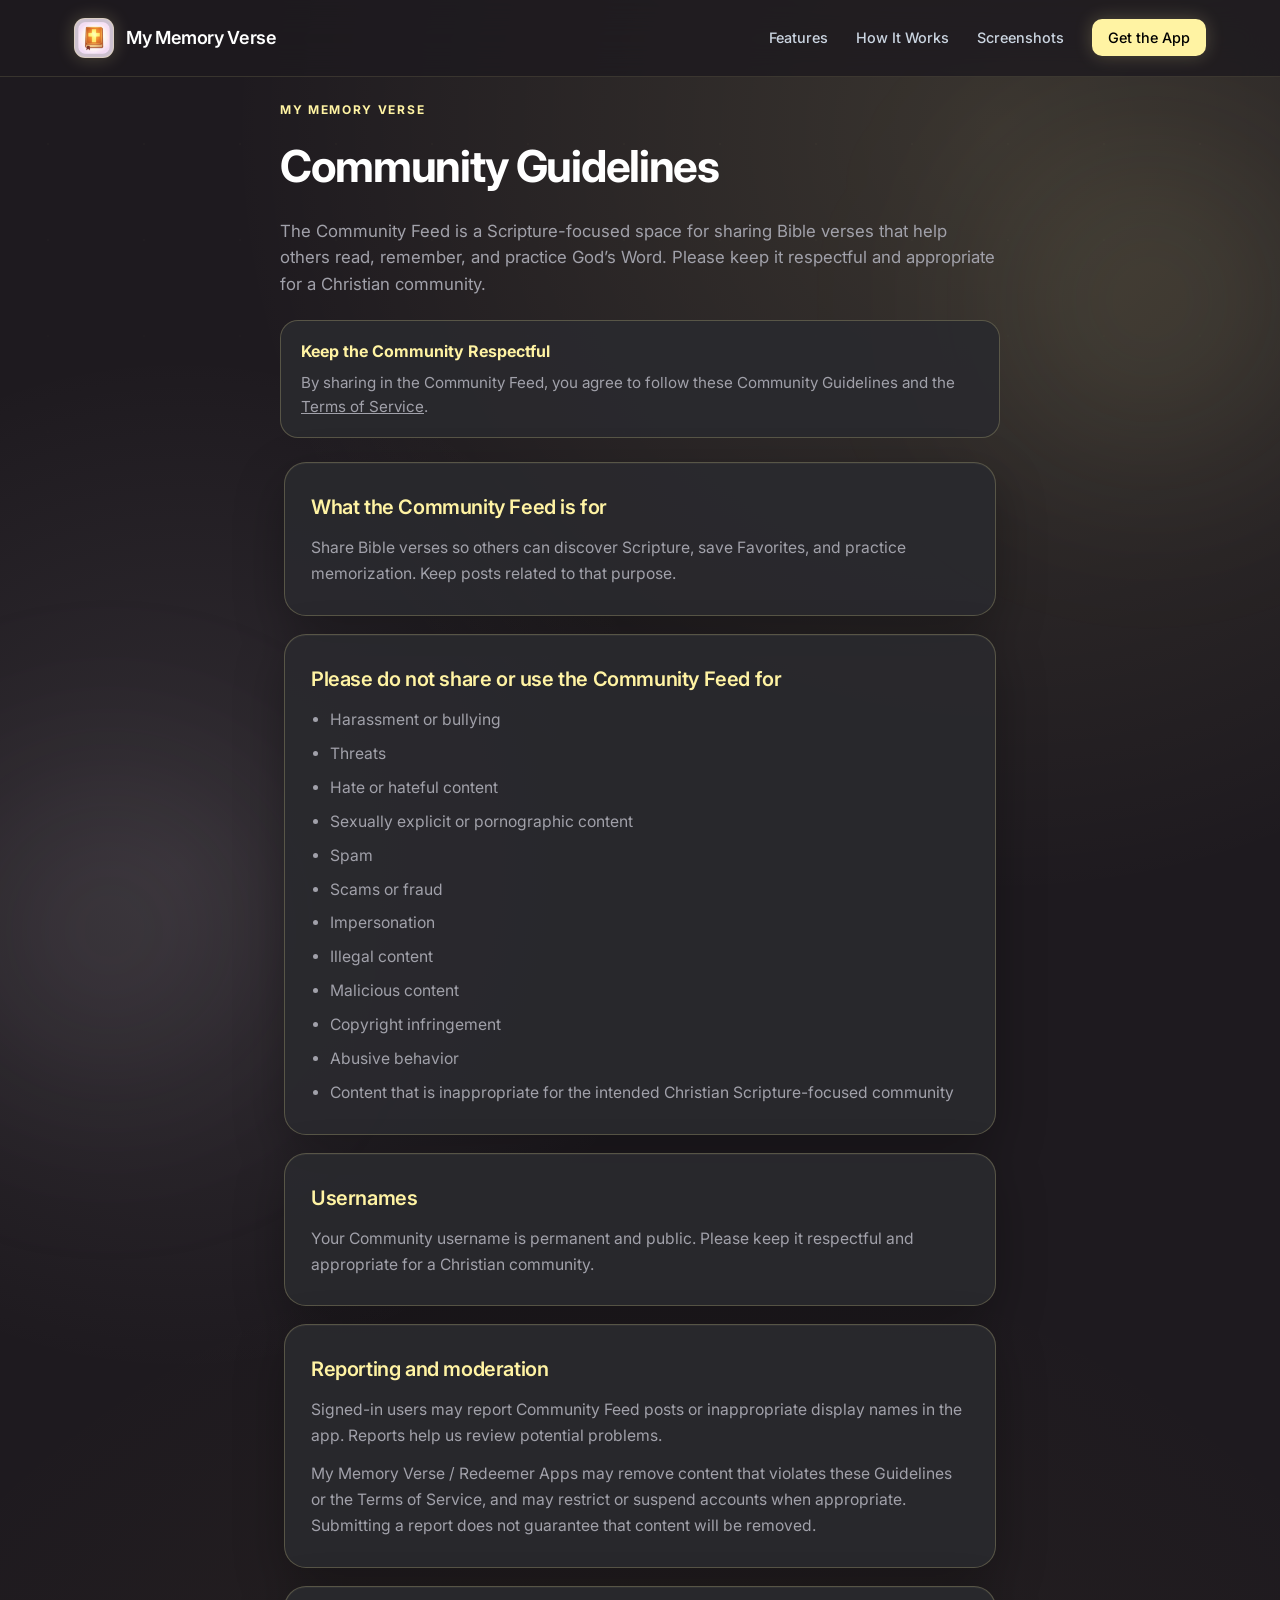
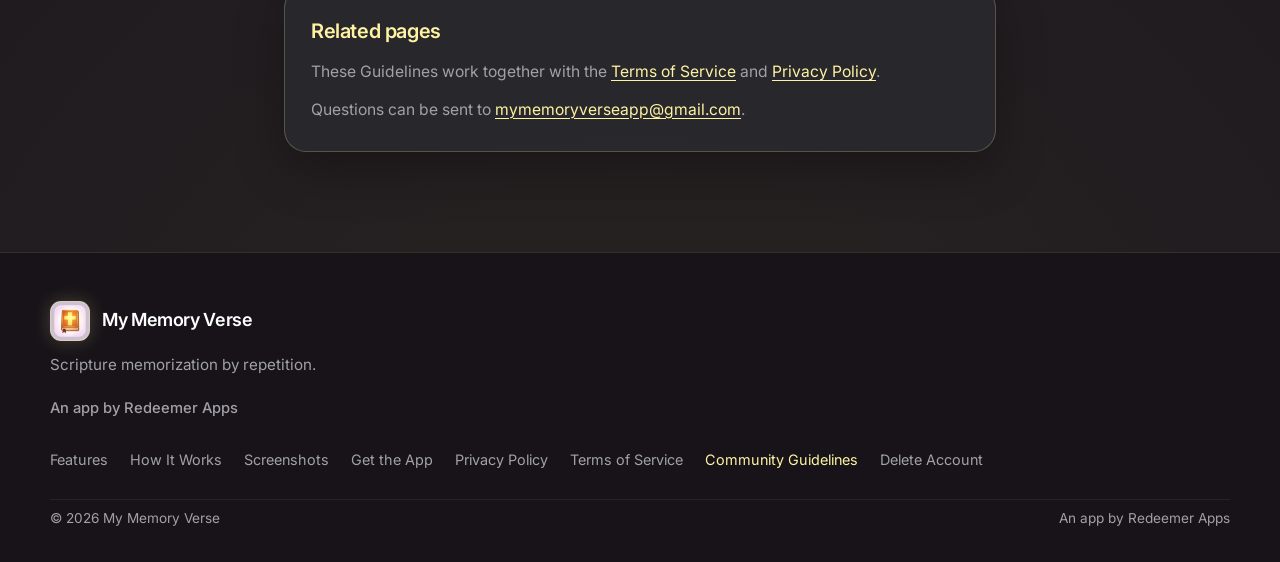
==== community-guidelines.html @ 50501d0d "Update Redeemer Apps and My Memory Verse websites Co-authored-by: Cursor <cursoragent@cursor.com>" ====
<!DOCTYPE html>
<html lang="en">
<head>
  <meta charset="UTF-8" />
  <meta name="viewport" content="width=device-width, initial-scale=1.0" />

  <title>Community Guidelines — My Memory Verse</title>
  <meta
    name="description"
    content="Community Guidelines for the My Memory Verse Community Feed."
  />
  <meta name="theme-color" content="#1E1A1F" />

  <meta property="og:type" content="website" />
  <meta property="og:site_name" content="My Memory Verse" />
  <meta property="og:title" content="Community Guidelines — My Memory Verse" />
  <meta
    property="og:description"
    content="Community Guidelines for the My Memory Verse Community Feed."
  />
  <meta property="og:url" content="https://redeemerapps.github.io/community-guidelines.html" />
  <meta property="og:image" content="https://redeemerapps.github.io/assets/mmv/icon.png" />

  <link rel="canonical" href="https://redeemerapps.github.io/community-guidelines.html" />
  <link rel="icon" type="image/png" href="assets/mmv/icon.png" />
  <link rel="apple-touch-icon" href="assets/mmv/icon.png" />

  <link rel="preconnect" href="https://fonts.googleapis.com" />
  <link rel="preconnect" href="https://fonts.gstatic.com" crossorigin />
  <link
    href="https://fonts.googleapis.com/css2?family=Inter:wght@400;500;600;700&display=swap"
    rel="stylesheet"
  />

  <link rel="stylesheet" href="css/styles.css" />
</head>
<body class="mmv-page mmv-legal-page">
  <a class="skip-link" href="#main">Skip to content</a>

  <div class="orb one" aria-hidden="true"></div>
  <div class="orb two" aria-hidden="true"></div>

  <header class="site-header">
    <nav class="nav" aria-label="Primary">
      <a class="brand mmv-brand" href="my-memory-verse.html">
        <span class="brand-mark">
          <img
            src="assets/mmv/logo.png"
            alt="My Memory Verse logo"
            width="40"
            height="40"
          />
        </span>
        <span class="brand-name">My Memory Verse</span>
      </a>

      <button
        class="nav-toggle"
        type="button"
        aria-expanded="false"
        aria-controls="primary-nav"
        aria-label="Open menu"
      >
        <span aria-hidden="true"></span>
        <span aria-hidden="true"></span>
        <span aria-hidden="true"></span>
      </button>

      <ul class="nav-links" id="primary-nav">
        <li><a href="my-memory-verse.html#features">Features</a></li>
        <li><a href="my-memory-verse.html#how-it-works">How It Works</a></li>
        <li><a href="my-memory-verse.html#screenshots">Screenshots</a></li>
        <li><a class="nav-cta" href="my-memory-verse.html#get-the-app">Get the App</a></li>
      </ul>
    </nav>
  </header>

  <main id="main">
    <section class="section mmv-legal-hero" aria-labelledby="guidelines-title">
      <div class="section-heading mmv-legal-heading">
        <div class="label">My Memory Verse</div>
        <h1 id="guidelines-title">Community Guidelines</h1>
        <p>
          The Community Feed is a Scripture-focused space for sharing Bible verses that help
          others read, remember, and practice God&rsquo;s Word. Please keep it respectful and
          appropriate for a Christian community.
        </p>
        <div class="mmv-legal-callout">
          <strong>Keep the Community Respectful</strong>
          <p>
            By sharing in the Community Feed, you agree to follow these Community Guidelines and
            the
            <a href="terms-of-service.html">Terms of Service</a>.
          </p>
        </div>
      </div>
    </section>

    <section class="section mmv-legal-body">
      <article class="mmv-legal-card">
        <h2>What the Community Feed is for</h2>
        <p>
          Share Bible verses so others can discover Scripture, save Favorites, and practice
          memorization. Keep posts related to that purpose.
        </p>
      </article>

      <article class="mmv-legal-card">
        <h2>Please do not share or use the Community Feed for</h2>
        <ul>
          <li>Harassment or bullying</li>
          <li>Threats</li>
          <li>Hate or hateful content</li>
          <li>Sexually explicit or pornographic content</li>
          <li>Spam</li>
          <li>Scams or fraud</li>
          <li>Impersonation</li>
          <li>Illegal content</li>
          <li>Malicious content</li>
          <li>Copyright infringement</li>
          <li>Abusive behavior</li>
          <li>
            Content that is inappropriate for the intended Christian Scripture-focused community
          </li>
        </ul>
      </article>

      <article class="mmv-legal-card">
        <h2>Usernames</h2>
        <p>
          Your Community username is permanent and public. Please keep it respectful and
          appropriate for a Christian community.
        </p>
      </article>

      <article class="mmv-legal-card">
        <h2>Reporting and moderation</h2>
        <p>
          Signed-in users may report Community Feed posts or inappropriate display names in the
          app. Reports help us review potential problems.
        </p>
        <p>
          My Memory Verse / Redeemer Apps may remove content that violates these Guidelines or the
          Terms of Service, and may restrict or suspend accounts when appropriate. Submitting a
          report does not guarantee that content will be removed.
        </p>
      </article>

      <article class="mmv-legal-card">
        <h2>Related pages</h2>
        <p>
          These Guidelines work together with the
          <a href="terms-of-service.html">Terms of Service</a>
          and
          <a href="privacy-policy.html">Privacy Policy</a>.
        </p>
        <p>
          Questions can be sent to
          <a href="mailto:mymemoryverseapp@gmail.com">mymemoryverseapp@gmail.com</a>.
        </p>
      </article>
    </section>
  </main>

  <footer class="site-footer">
    <div class="footer-inner">
      <div class="footer-brand">
        <a class="brand mmv-brand" href="my-memory-verse.html">
          <span class="brand-mark">
            <img
              src="assets/mmv/logo.png"
              alt="My Memory Verse logo"
              width="40"
              height="40"
            />
          </span>
          <span class="brand-name">My Memory Verse</span>
        </a>
        <p class="footer-tagline">Scripture memorization by repetition.</p>
        <p class="mmv-publisher">An app by Redeemer Apps</p>
      </div>

      <nav class="footer-links" aria-label="Footer">
        <a href="my-memory-verse.html#features">Features</a>
        <a href="my-memory-verse.html#how-it-works">How It Works</a>
        <a href="my-memory-verse.html#screenshots">Screenshots</a>
        <a href="my-memory-verse.html#get-the-app">Get the App</a>
        <a href="privacy-policy.html">Privacy Policy</a>
        <a href="terms-of-service.html">Terms of Service</a>
        <a href="community-guidelines.html" aria-current="page">Community Guidelines</a>
        <a href="delete-account.html">Delete Account</a>
      </nav>

      <div class="footer-meta">
        <p>© 2026 My Memory Verse</p>
        <p>An app by Redeemer Apps</p>
      </div>
    </div>
  </footer>

  <script src="js/main.js" defer></script>
</body>
</html>
---- css/styles.css ----
/* Redeemer Apps — shared styles */

:root {
  --bg: #02040a;
  --bg-elevated: #050b18;
  --card: rgba(7, 15, 30, 0.78);
  --card-border: rgba(38, 145, 255, 0.28);
  --blue: #087cff;
  --cyan: #19d9ff;
  --electric: #00a3ff;
  --light-blue: #55e5ff;
  --text: #ffffff;
  --muted: #9aa8bb;
  --glow: 0 0 25px rgba(0, 151, 255, 0.28), 0 0 70px rgba(0, 119, 255, 0.12);
  --radius: 22px;
  --radius-sm: 12px;
  --header-h: 76px;
  --max: 1180px;
  --font-display: "Space Grotesk", "Segoe UI", sans-serif;
  --font-body: "Manrope", "Segoe UI", sans-serif;
}

*,
*::before,
*::after {
  margin: 0;
  padding: 0;
  box-sizing: border-box;
}

html {
  scroll-behavior: smooth;
  overflow-x: hidden;
}

body {
  font-family: var(--font-body);
  background:
    radial-gradient(circle at 80% 8%, rgba(0, 105, 255, 0.14), transparent 32%),
    radial-gradient(circle at 12% 42%, rgba(0, 212, 255, 0.06), transparent 28%),
    var(--bg);
  color: var(--text);
  line-height: 1.6;
  overflow-x: hidden;
  min-height: 100vh;
  position: relative;
  overflow-wrap: break-word;
  word-wrap: break-word;
}

body::before {
  content: "";
  position: fixed;
  inset: 0;
  pointer-events: none;
  z-index: 0;
  background-image: radial-gradient(circle, rgba(25, 217, 255, 0.4) 1px, transparent 1px);
  background-size: 96px 96px;
  opacity: 0.1;
  mask-image: linear-gradient(to bottom, black, transparent 78%);
}

img {
  max-width: 100%;
  height: auto;
  display: block;
}

main {
  position: relative;
  z-index: 1;
  width: 100%;
  max-width: 100%;
  overflow-x: clip;
}

a {
  color: inherit;
}

ul {
  list-style: none;
}

.sr-only {
  position: absolute;
  width: 1px;
  height: 1px;
  padding: 0;
  margin: -1px;
  overflow: hidden;
  clip: rect(0, 0, 0, 0);
  white-space: nowrap;
  border: 0;
}

.skip-link {
  position: absolute;
  left: 16px;
  top: -48px;
  z-index: 2000;
  padding: 10px 14px;
  border-radius: 10px;
  background: var(--electric);
  color: #fff;
  font-weight: 700;
  text-decoration: none;
}

.skip-link:focus {
  top: 16px;
}

.orb {
  position: fixed;
  width: min(420px, 70vw);
  height: min(420px, 70vw);
  border-radius: 50%;
  background: rgba(0, 126, 255, 0.08);
  filter: blur(100px);
  pointer-events: none;
  z-index: 0;
}

.orb.one {
  top: 90px;
  right: -80px;
}

.orb.two {
  top: 720px;
  left: -100px;
  background: rgba(0, 217, 255, 0.05);
}

/* =========================
   HEADER / NAV
========================= */

.site-header {
  position: fixed;
  top: 0;
  left: 0;
  right: 0;
  z-index: 1000;
  background: rgba(2, 4, 10, 0.72);
  backdrop-filter: blur(18px);
  border-bottom: 1px solid rgba(255, 255, 255, 0.05);
  transition: border-color 0.25s ease, background 0.25s ease;
}

.site-header.is-scrolled {
  border-bottom-color: rgba(25, 217, 255, 0.12);
  background: rgba(2, 4, 10, 0.88);
}

.nav {
  max-width: var(--max);
  margin: 0 auto;
  height: var(--header-h);
  padding: 0 24px;
  display: flex;
  align-items: center;
  justify-content: space-between;
  gap: 20px;
  position: relative;
  z-index: 1;
}

.brand {
  display: inline-flex;
  align-items: center;
  gap: 12px;
  text-decoration: none;
  color: #fff;
  font-family: var(--font-display);
  font-weight: 700;
  font-size: 1.125rem;
  letter-spacing: -0.02em;
  flex-shrink: 0;
}

.brand-mark {
  width: 40px;
  height: 40px;
  border-radius: 11px;
  overflow: hidden;
  box-shadow: 0 0 18px rgba(0, 163, 255, 0.35);
  border: 1px solid rgba(25, 217, 255, 0.25);
  background: #02050a;
}

.brand-mark img {
  width: 100%;
  height: 100%;
  object-fit: cover;
}

.brand-name span {
  color: var(--cyan);
}

.nav-toggle {
  display: none;
  width: 44px;
  height: 44px;
  border-radius: 12px;
  border: 1px solid rgba(25, 217, 255, 0.28);
  background: rgba(255, 255, 255, 0.03);
  color: #fff;
  cursor: pointer;
  align-items: center;
  justify-content: center;
  flex-direction: column;
  gap: 5px;
  padding: 0;
}

.nav-toggle span {
  display: block;
  width: 18px;
  height: 2px;
  border-radius: 2px;
  background: #fff;
  transition: transform 0.25s ease, opacity 0.25s ease;
}

.nav-toggle[aria-expanded="true"] span:nth-child(1) {
  transform: translateY(7px) rotate(45deg);
}

.nav-toggle[aria-expanded="true"] span:nth-child(2) {
  opacity: 0;
}

.nav-toggle[aria-expanded="true"] span:nth-child(3) {
  transform: translateY(-7px) rotate(-45deg);
}

.nav-links {
  display: flex;
  align-items: center;
  gap: 28px;
}

.nav-links a {
  color: #cbd5e1;
  text-decoration: none;
  font-size: 0.9rem;
  font-weight: 500;
  transition: color 0.25s ease;
}

.nav-links a:hover,
.nav-links a.is-active {
  color: var(--cyan);
}

.nav-links .nav-cta {
  padding: 10px 16px;
  border: 1px solid rgba(25, 217, 255, 0.35);
  border-radius: 10px;
  color: #fff;
}

.nav-links .nav-cta:hover {
  background: rgba(25, 217, 255, 0.08);
  color: #fff;
}

/* =========================
   LAYOUT / TYPOGRAPHY
========================= */

main {
  position: relative;
  z-index: 1;
}

.section {
  max-width: var(--max);
  margin: 0 auto;
  padding: 100px 24px;
}

.section-heading {
  text-align: center;
  max-width: 720px;
  margin: 0 auto 56px;
}

.section-heading .label {
  color: var(--cyan);
  text-transform: uppercase;
  font-size: 0.75rem;
  font-weight: 700;
  letter-spacing: 0.14em;
  margin-bottom: 12px;
  font-family: var(--font-display);
}

.section-heading h2 {
  font-family: var(--font-display);
  font-size: clamp(2rem, 4vw, 3rem);
  line-height: 1.1;
  letter-spacing: -0.03em;
  margin-bottom: 14px;
}

.section-heading p {
  color: var(--muted);
  font-size: 1.05rem;
}

.eyebrow {
  display: inline-flex;
  align-items: center;
  gap: 10px;
  color: var(--cyan);
  font-size: 0.8rem;
  font-weight: 700;
  letter-spacing: 0.14em;
  text-transform: uppercase;
  margin-bottom: 20px;
  font-family: var(--font-display);
}

.eyebrow::before {
  content: "";
  width: 24px;
  height: 1px;
  background: var(--cyan);
  box-shadow: 0 0 10px var(--cyan);
}

.gradient-text {
  background: linear-gradient(90deg, #fff 0%, #fff 28%, var(--cyan) 72%, var(--blue) 100%);
  -webkit-background-clip: text;
  background-clip: text;
  color: transparent;
}

.buttons {
  display: flex;
  gap: 14px;
  flex-wrap: wrap;
}

.button {
  display: inline-flex;
  align-items: center;
  justify-content: center;
  gap: 8px;
  min-height: 44px;
  padding: 13px 22px;
  border-radius: var(--radius-sm);
  text-decoration: none;
  font-size: 0.9rem;
  font-weight: 700;
  font-family: var(--font-display);
  border: 1px solid transparent;
  cursor: pointer;
  touch-action: manipulation;
  transition: transform 0.25s ease, box-shadow 0.25s ease, background 0.25s ease, border-color 0.25s ease;
}

.button:focus-visible {
  outline: 2px solid var(--cyan);
  outline-offset: 3px;
}

.button-primary {
  color: #fff;
  background: linear-gradient(135deg, #00cfff, #087cff);
  box-shadow: 0 0 25px rgba(0, 153, 255, 0.3);
}

.button-primary:hover {
  transform: translateY(-2px);
  box-shadow: 0 0 35px rgba(0, 153, 255, 0.5);
}

.button-secondary {
  color: #fff;
  border-color: rgba(255, 255, 255, 0.18);
  background: rgba(255, 255, 255, 0.03);
}

.button-secondary:hover {
  border-color: rgba(25, 217, 255, 0.5);
  background: rgba(25, 217, 255, 0.06);
}

.button-disabled,
.button[aria-disabled="true"] {
  opacity: 0.55;
  cursor: not-allowed;
  pointer-events: none;
  box-shadow: none;
  filter: grayscale(0.15);
}

.placeholder-note {
  margin-top: 10px;
  font-size: 0.8rem;
  color: var(--muted);
}

.contact-email-line {
  margin-top: 14px;
  font-size: 0.95rem;
}

.contact-email-line a {
  color: var(--cyan);
  text-decoration: none;
}

.contact-email-line a:hover {
  text-decoration: underline;
  text-underline-offset: 3px;
}

/* =========================
   HERO
========================= */

.hero {
  min-height: 100vh;
  max-width: var(--max);
  margin: 0 auto;
  padding: calc(var(--header-h) + 72px) 24px 100px;
  display: grid;
  grid-template-columns: 1.05fr 0.95fr;
  align-items: center;
  gap: 48px;
  position: relative;
}

.hero h1 {
  font-family: var(--font-display);
  font-size: clamp(2.8rem, 6vw, 4.75rem);
  line-height: 0.98;
  letter-spacing: -0.04em;
  margin-bottom: 24px;
  font-weight: 700;
}

.hero-description {
  max-width: 34rem;
  color: var(--muted);
  font-size: 1.08rem;
  margin-bottom: 12px;
}

.hero-tagline {
  max-width: 34rem;
  color: #c8d4e4;
  font-size: 1rem;
  font-weight: 600;
  margin-bottom: 32px;
  font-family: var(--font-display);
}

.hero-visual {
  min-height: 480px;
  display: grid;
  place-items: center;
  position: relative;
}

.hero-particles {
  position: absolute;
  inset: 10% 12%;
  pointer-events: none;
}

.hero-particles span {
  position: absolute;
  width: 4px;
  height: 4px;
  border-radius: 50%;
  background: var(--cyan);
  box-shadow: 0 0 10px var(--cyan);
  opacity: 0.55;
  animation: float-particle 7s ease-in-out infinite;
}

.hero-particles span:nth-child(1) { top: 12%; left: 18%; animation-delay: 0s; }
.hero-particles span:nth-child(2) { top: 28%; right: 16%; animation-delay: 1.2s; width: 3px; height: 3px; }
.hero-particles span:nth-child(3) { bottom: 22%; left: 22%; animation-delay: 2s; }
.hero-particles span:nth-child(4) { bottom: 30%; right: 24%; animation-delay: 0.6s; width: 5px; height: 5px; }
.hero-particles span:nth-child(5) { top: 48%; left: 8%; animation-delay: 1.8s; }

.logo-orbit {
  position: absolute;
  width: min(440px, 90%);
  height: 190px;
  border: 1px solid rgba(0, 179, 255, 0.35);
  border-radius: 50%;
  transform: rotate(-17deg);
  box-shadow: 0 0 25px rgba(0, 166, 255, 0.2), inset 0 0 30px rgba(0, 166, 255, 0.04);
  animation: orbit-pulse 8s ease-in-out infinite;
}

.logo-orbit::after {
  content: "";
  position: absolute;
  width: 8px;
  height: 8px;
  border-radius: 50%;
  background: var(--cyan);
  right: 18%;
  top: -3px;
  box-shadow: 0 0 10px var(--cyan), 0 0 25px var(--cyan);
  animation: orbit-dot 8s linear infinite;
}

.logo-stage {
  width: min(280px, 72vw);
  aspect-ratio: 270 / 330;
  border-radius: 40px;
  display: grid;
  place-items: center;
  padding: 28px;
  background:
    radial-gradient(circle at 40% 20%, rgba(24, 217, 255, 0.14), transparent 42%),
    linear-gradient(145deg, #071226, #020611);
  border: 1px solid rgba(38, 160, 255, 0.5);
  box-shadow: 0 0 40px rgba(0, 124, 255, 0.25), inset 0 0 50px rgba(0, 124, 255, 0.05);
  transform: rotate(6deg);
  position: relative;
  animation: stage-float 6s ease-in-out infinite;
}

.logo-stage::before {
  content: "";
  position: absolute;
  inset: -1px;
  border-radius: inherit;
  padding: 1px;
  background: linear-gradient(135deg, rgba(25, 217, 255, 0.7), transparent 35%, transparent 70%, rgba(0, 124, 255, 0.6));
  -webkit-mask: linear-gradient(#fff 0 0) content-box, linear-gradient(#fff 0 0);
  mask: linear-gradient(#fff 0 0) content-box, linear-gradient(#fff 0 0);
  -webkit-mask-composite: xor;
  mask-composite: exclude;
  pointer-events: none;
}

.logo-stage img {
  width: 78%;
  height: auto;
  border-radius: 28px;
  filter: drop-shadow(0 0 22px rgba(0, 163, 255, 0.35));
}

@keyframes stage-float {
  0%, 100% { transform: rotate(6deg) translateY(0); }
  50% { transform: rotate(6deg) translateY(-10px); }
}

@keyframes orbit-pulse {
  0%, 100% { opacity: 0.85; }
  50% { opacity: 1; }
}

@keyframes orbit-dot {
  0% { transform: rotate(0deg) translateX(0); }
  100% { transform: rotate(360deg); transform-origin: -120px 95px; }
}

@keyframes float-particle {
  0%, 100% { transform: translateY(0); opacity: 0.35; }
  50% { transform: translateY(-12px); opacity: 0.8; }
}

/* =========================
   VALUES
========================= */

.values {
  display: grid;
  grid-template-columns: repeat(4, 1fr);
  gap: 16px;
}

.value-card {
  padding: 30px 22px;
  text-align: center;
  background: linear-gradient(145deg, rgba(10, 24, 45, 0.75), rgba(4, 9, 19, 0.7));
  border: 1px solid var(--card-border);
  border-radius: var(--radius);
  transition: transform 0.25s ease, border-color 0.25s ease, box-shadow 0.25s ease;
}

.value-card:hover {
  transform: translateY(-5px);
  border-color: rgba(25, 217, 255, 0.55);
  box-shadow: var(--glow);
}

.value-icon {
  width: 58px;
  height: 58px;
  margin: 0 auto 18px;
  border-radius: 16px;
  display: grid;
  place-items: center;
  color: var(--cyan);
  background: rgba(0, 151, 255, 0.08);
  border: 1px solid rgba(0, 151, 255, 0.25);
  box-shadow: 0 0 20px rgba(0, 151, 255, 0.12);
}

.value-icon svg {
  width: 26px;
  height: 26px;
  stroke: currentColor;
  fill: none;
  stroke-width: 1.8;
  stroke-linecap: round;
  stroke-linejoin: round;
}

.value-card h3 {
  font-family: var(--font-display);
  font-size: 1.05rem;
  letter-spacing: 0.08em;
  text-transform: uppercase;
  margin-bottom: 8px;
}

.value-card p {
  color: var(--muted);
  font-size: 0.9rem;
}

/* =========================
   APPS / PRODUCT CARDS
========================= */

.app-card {
  display: grid;
  grid-template-columns: 1.1fr 0.9fr;
  min-height: 520px;
  border-radius: 28px;
  background:
    radial-gradient(circle at 80% 20%, rgba(0, 145, 255, 0.13), transparent 35%),
    linear-gradient(145deg, rgba(8, 20, 39, 0.92), rgba(2, 7, 15, 0.96));
  border: 1px solid rgba(0, 151, 255, 0.3);
  overflow: hidden;
  box-shadow: var(--glow);
}

.app-content {
  padding: 52px;
  display: flex;
  flex-direction: column;
  justify-content: center;
}

.app-badge {
  width: fit-content;
  padding: 7px 12px;
  border-radius: 999px;
  background: rgba(25, 217, 255, 0.08);
  border: 1px solid rgba(25, 217, 255, 0.25);
  color: var(--cyan);
  font-size: 0.72rem;
  font-weight: 700;
  letter-spacing: 0.08em;
  margin-bottom: 18px;
  font-family: var(--font-display);
}

.app-content h2,
.app-content h3 {
  font-family: var(--font-display);
  font-size: clamp(2rem, 4vw, 3.2rem);
  line-height: 1.05;
  letter-spacing: -0.03em;
  margin-bottom: 12px;
}

.app-subtitle {
  color: var(--cyan);
  font-weight: 600;
  margin-bottom: 18px;
  font-family: var(--font-display);
}

.app-description {
  color: var(--muted);
  margin-bottom: 24px;
  max-width: 36rem;
}

.features {
  display: flex;
  flex-wrap: wrap;
  gap: 10px;
  margin-bottom: 28px;
}

.feature {
  padding: 8px 12px;
  border-radius: 10px;
  font-size: 0.8rem;
  font-weight: 600;
  color: #d7e6f7;
  background: rgba(255, 255, 255, 0.03);
  border: 1px solid rgba(25, 217, 255, 0.18);
}

.app-buttons {
  display: flex;
  flex-wrap: wrap;
  gap: 12px;
  align-items: flex-start;
}

.app-identity {
  display: flex;
  align-items: center;
  gap: 14px;
  margin-bottom: 18px;
}

.app-icon {
  width: 64px;
  height: 64px;
  border-radius: 16px;
  overflow: hidden;
  flex-shrink: 0;
  box-shadow: 0 8px 24px rgba(184, 150, 63, 0.25);
  border: 1px solid rgba(214, 204, 217, 0.35);
  background: #cdc1cf;
}

.app-icon img {
  width: 100%;
  height: 100%;
  object-fit: cover;
}

.app-identity-text {
  display: flex;
  flex-direction: column;
  gap: 2px;
}

.app-identity-text .app-name {
  font-family: var(--font-display);
  font-size: 1.15rem;
  font-weight: 700;
  letter-spacing: -0.02em;
}

.app-identity-text .app-meta {
  color: var(--muted);
  font-size: 0.82rem;
}

.app-card.mmv-featured {
  grid-template-columns: minmax(260px, 0.82fr) minmax(360px, 1.28fr);
  align-items: stretch;
}

.app-card.mmv-featured .app-content {
  padding: 44px 28px 44px 40px;
}

.app-card.mmv-featured .features {
  margin-bottom: 22px;
  gap: 8px;
}

.app-card.mmv-featured .feature {
  font-size: 0.74rem;
  padding: 6px 10px;
  opacity: 0.88;
}

.app-visual.mmv-showcase,
.mmv-asset-panel {
  display: flex;
  align-items: center;
  justify-content: center;
  gap: 14px;
  padding: 32px 16px 28px;
  min-height: 580px;
  background:
    radial-gradient(circle at 50% 42%, rgba(0, 163, 255, 0.16), transparent 42%),
    radial-gradient(circle at 50% 80%, rgba(25, 217, 255, 0.06), transparent 40%),
    linear-gradient(180deg, rgba(5, 14, 28, 0.55), rgba(2, 6, 14, 0.88));
  overflow: hidden;
}

.page-hero-asset {
  border-radius: 28px;
  border: 1px solid rgba(0, 151, 255, 0.25);
  min-height: 560px;
}

/* Premium screenshot stage — exact app images only */
.shot-gallery {
  --shot-slide: 0.78;
  --shot-gap: 18px;
  width: min(420px, 100%);
  max-width: 100%;
  outline: none;
  user-select: none;
  -webkit-user-select: none;
  position: relative;
}

.shot-gallery:focus-visible {
  outline: 2px solid var(--cyan);
  outline-offset: 6px;
  border-radius: 24px;
}

.shot-gallery__stage {
  position: relative;
  border-radius: 30px;
  padding: 22px 10px 18px;
  background:
    linear-gradient(160deg, rgba(10, 22, 42, 0.78), rgba(3, 8, 18, 0.9));
  border: 1px solid rgba(56, 160, 255, 0.28);
  box-shadow:
    0 30px 70px rgba(0, 0, 0, 0.45),
    inset 0 1px 0 rgba(255, 255, 255, 0.05);
  backdrop-filter: blur(16px);
  overflow: hidden;
}

.shot-gallery__glow {
  position: absolute;
  left: 50%;
  top: 46%;
  width: 70%;
  height: 70%;
  transform: translate(-50%, -50%);
  border-radius: 50%;
  background: radial-gradient(circle, rgba(0, 170, 255, 0.28), transparent 68%);
  filter: blur(18px);
  pointer-events: none;
  z-index: 0;
}

.shot-gallery__viewport {
  position: relative;
  z-index: 1;
  overflow: hidden;
  touch-action: pan-y;
  cursor: grab;
  border-radius: 22px;
}

.shot-gallery__viewport.is-dragging {
  cursor: grabbing;
}

.shot-gallery__track {
  display: flex;
  align-items: center;
  list-style: none;
  margin: 0;
  padding: 10px 0 14px;
  gap: var(--shot-gap);
  will-change: transform;
  transition: transform 0.45s cubic-bezier(0.22, 0.61, 0.36, 1);
}

.shot-gallery__slide {
  flex: 0 0 calc(var(--shot-slide) * 100%);
  min-width: calc(var(--shot-slide) * 100%);
  margin: 0;
  opacity: 0.38;
  transform: scale(0.9);
  transition:
    opacity 0.45s ease,
    transform 0.45s cubic-bezier(0.22, 0.61, 0.36, 1);
}

.shot-gallery__slide.is-active {
  opacity: 1;
  transform: scale(1);
  z-index: 2;
}

.shot-gallery__frame {
  margin: 0;
  border-radius: 22px;
  overflow: hidden;
  border: 1px solid rgba(120, 190, 255, 0.38);
  background: #05070c;
  box-shadow:
    0 18px 40px rgba(0, 0, 0, 0.5),
    0 0 28px rgba(0, 150, 255, 0.18);
}

.shot-gallery__slide.is-active .shot-gallery__frame {
  border-color: rgba(80, 200, 255, 0.55);
  box-shadow:
    0 26px 55px rgba(0, 0, 0, 0.55),
    0 0 40px rgba(0, 170, 255, 0.28);
}

.shot-gallery__slide img {
  width: 100%;
  height: auto;
  display: block;
  pointer-events: none;
  -webkit-user-drag: none;
}

.shot-gallery__nav {
  position: absolute;
  top: 50%;
  z-index: 3;
  transform: translateY(-58%);
  width: 42px;
  height: 42px;
  border-radius: 50%;
  border: 1px solid rgba(25, 217, 255, 0.4);
  background: rgba(4, 12, 24, 0.78);
  color: #fff;
  font-size: 1.45rem;
  line-height: 1;
  cursor: pointer;
  backdrop-filter: blur(10px);
  box-shadow: 0 8px 24px rgba(0, 0, 0, 0.35);
  transition: background 0.2s ease, border-color 0.2s ease, transform 0.2s ease, box-shadow 0.2s ease;
}

.shot-gallery__nav--prev {
  left: 6px;
}

.shot-gallery__nav--next {
  right: 6px;
}

.shot-gallery__nav:hover {
  background: rgba(0, 140, 255, 0.22);
  border-color: rgba(25, 217, 255, 0.7);
  box-shadow: 0 0 20px rgba(0, 170, 255, 0.25);
}

.shot-gallery__nav:focus-visible {
  outline: 2px solid var(--cyan);
  outline-offset: 2px;
}

.shot-gallery__footer {
  display: flex;
  flex-direction: column;
  align-items: center;
  gap: 8px;
  margin-top: 14px;
}

.shot-gallery__dots {
  display: flex;
  flex-wrap: wrap;
  justify-content: center;
  gap: 7px;
  max-width: 220px;
}

.shot-gallery__dot {
  width: 8px;
  height: 8px;
  border-radius: 50%;
  border: 0;
  padding: 0;
  background: rgba(255, 255, 255, 0.28);
  cursor: pointer;
  transition: transform 0.2s ease, background 0.2s ease, box-shadow 0.2s ease;
}

.shot-gallery__dot.is-active {
  background: var(--cyan);
  transform: scale(1.25);
  box-shadow: 0 0 12px rgba(25, 217, 255, 0.5);
}

.shot-gallery__dot:focus-visible {
  outline: 2px solid var(--cyan);
  outline-offset: 2px;
}

.shot-gallery__status {
  position: absolute;
  width: 1px;
  height: 1px;
  padding: 0;
  margin: -1px;
  overflow: hidden;
  clip: rect(0, 0, 0, 0);
  white-space: nowrap;
  border: 0;
}

.shot-gallery--wide {
  width: min(460px, 100%);
  margin: 0 auto;
}

.screenshot-section-gallery {
  display: flex;
  justify-content: center;
  width: 100%;
  max-width: 100%;
  overflow: hidden;
}

/* Cinematic coverflow showcase — layout from reference, colors from MMV theme.ts */
.shot-gallery--showcase {
  --shot-slide: 0.42;
  --shot-gap: 10px;
  /* darkTheme + lightTheme accents from My Memory Verse src/theme.ts */
  --mmv-bg: #1e1a1f;
  --mmv-bg-deep: #171318;
  --mmv-card: #2a2a2e;
  --mmv-accent: #fff3a3;
  --mmv-gold: #b8963f;
  --mmv-option: #f3e3a7;
  --mmv-lavender: #d6ccd9;
  --mmv-secondary: #a1a1aa;
  width: min(860px, 100%);
  margin: 0 auto;
}

.shot-gallery--showcase .shot-gallery__stage {
  border-radius: 28px;
  padding: 36px 48px 28px;
  border: 1px solid rgba(255, 243, 163, 0.42);
  background:
    radial-gradient(ellipse 70% 45% at 50% 0%, rgba(255, 243, 163, 0.14), transparent 60%),
    radial-gradient(ellipse 55% 40% at 50% 100%, rgba(214, 204, 217, 0.1), transparent 55%),
    radial-gradient(circle at 50% 48%, rgba(42, 42, 46, 0.65), transparent 52%),
    linear-gradient(165deg, #241f26 0%, #1e1a1f 48%, #171318 100%);
  box-shadow:
    0 0 0 1px rgba(184, 150, 63, 0.16),
    0 0 40px rgba(255, 243, 163, 0.1),
    0 40px 90px rgba(0, 0, 0, 0.55),
    inset 0 1px 0 rgba(255, 243, 163, 0.1);
  overflow: hidden;
}

.shot-gallery--showcase .shot-gallery__glow {
  width: 58%;
  height: 62%;
  top: 44%;
  background: radial-gradient(circle, rgba(255, 243, 163, 0.28), transparent 70%);
  filter: blur(22px);
  opacity: 0.9;
}

.shot-gallery--showcase .shot-gallery__glow--top {
  top: 0;
  left: 50%;
  width: 70%;
  height: 28%;
  transform: translate(-50%, -20%);
  background: radial-gradient(ellipse, rgba(243, 227, 167, 0.28), transparent 72%);
  filter: blur(16px);
  opacity: 0.75;
}

.shot-gallery--showcase .shot-gallery__glow--bottom {
  top: auto;
  bottom: 8%;
  left: 50%;
  width: 55%;
  height: 22%;
  transform: translateX(-50%);
  background: radial-gradient(ellipse, rgba(214, 204, 217, 0.18), transparent 70%);
  filter: blur(18px);
  opacity: 0.65;
}

.shot-gallery--showcase .shot-gallery__viewport {
  perspective: 1400px;
  overflow: hidden;
  border-radius: 18px;
  padding: 8px 0 4px;
  min-height: 420px;
}

.shot-gallery--showcase .shot-gallery__track {
  align-items: center;
  padding: 18px 0 22px;
  transform-style: preserve-3d;
  transition: transform 0.55s cubic-bezier(0.22, 0.61, 0.36, 1);
}

.shot-gallery--showcase .shot-gallery__slide {
  opacity: 0.28;
  transform: scale(0.78) rotateY(0deg) translateZ(-80px);
  transform-origin: center center;
  transition:
    opacity 0.55s ease,
    transform 0.55s cubic-bezier(0.22, 0.61, 0.36, 1),
    filter 0.55s ease;
  filter: brightness(0.72) saturate(0.9);
  z-index: 1;
}

.shot-gallery--showcase .shot-gallery__slide.is-prev {
  opacity: 0.78;
  transform: scale(0.88) rotateY(38deg) translateX(6%) translateZ(-30px);
  filter: brightness(0.88);
  z-index: 2;
}

.shot-gallery--showcase .shot-gallery__slide.is-next {
  opacity: 0.78;
  transform: scale(0.88) rotateY(-38deg) translateX(-6%) translateZ(-30px);
  filter: brightness(0.88);
  z-index: 2;
}

.shot-gallery--showcase .shot-gallery__slide.is-active {
  opacity: 1;
  transform: scale(1.05) rotateY(0deg) translateZ(40px);
  filter: brightness(1);
  z-index: 4;
}

.shot-gallery--showcase .shot-gallery__frame {
  border-radius: 20px;
  border: 1px solid rgba(255, 243, 163, 0.22);
  background: #171318;
  box-shadow:
    0 16px 36px rgba(0, 0, 0, 0.45),
    0 0 18px rgba(184, 150, 63, 0.12);
}

.shot-gallery--showcase .shot-gallery__slide.is-active .shot-gallery__frame {
  border-color: rgba(255, 243, 163, 0.62);
  box-shadow:
    0 28px 60px rgba(0, 0, 0, 0.58),
    0 0 36px rgba(255, 243, 163, 0.28),
    0 0 70px rgba(184, 150, 63, 0.16);
}

.shot-gallery--showcase .shot-gallery__nav {
  width: 48px;
  height: 48px;
  top: 46%;
  transform: translateY(-50%);
  border: 1px solid rgba(255, 243, 163, 0.45);
  background: rgba(42, 42, 46, 0.72);
  color: #fff3a3;
  font-size: 1.55rem;
  box-shadow:
    0 0 18px rgba(255, 243, 163, 0.18),
    0 10px 28px rgba(0, 0, 0, 0.4);
  backdrop-filter: blur(14px);
}

.shot-gallery--showcase .shot-gallery__nav--prev {
  left: 12px;
}

.shot-gallery--showcase .shot-gallery__nav--next {
  right: 12px;
}

.shot-gallery--showcase .shot-gallery__nav:hover {
  background: rgba(255, 243, 163, 0.16);
  border-color: rgba(255, 243, 163, 0.85);
  color: #fff8d0;
  box-shadow:
    0 0 28px rgba(255, 243, 163, 0.32),
    0 10px 28px rgba(0, 0, 0, 0.35);
  transform: translateY(-50%) scale(1.05);
}

.shot-gallery--showcase .shot-gallery__nav:focus-visible {
  outline: 2px solid #fff3a3;
  outline-offset: 2px;
}

.shot-gallery--showcase .shot-gallery__footer {
  position: relative;
  z-index: 4;
  margin-top: 8px;
  padding-bottom: 4px;
}

.shot-gallery--showcase .shot-gallery__dots {
  display: inline-flex;
  flex-wrap: nowrap;
  align-items: center;
  justify-content: center;
  gap: 8px;
  max-width: none;
  padding: 10px 16px;
  border-radius: 999px;
  background: rgba(30, 26, 31, 0.82);
  border: 1px solid rgba(255, 243, 163, 0.22);
  box-shadow:
    0 0 20px rgba(255, 243, 163, 0.1),
    inset 0 1px 0 rgba(255, 255, 255, 0.04);
  backdrop-filter: blur(12px);
}

.shot-gallery--showcase .shot-gallery__dot {
  width: 7px;
  height: 7px;
  border-radius: 999px;
  background: rgba(161, 161, 170, 0.45);
  box-shadow: none;
}

.shot-gallery--showcase .shot-gallery__dot.is-active {
  width: 22px;
  height: 7px;
  background: linear-gradient(90deg, #fff3a3, #b8963f);
  transform: none;
  box-shadow: 0 0 14px rgba(255, 243, 163, 0.55);
}

.shot-gallery--showcase .shot-gallery__dot:focus-visible {
  outline: 2px solid #fff3a3;
  outline-offset: 2px;
}

@media (max-width: 1100px) {
  .shot-gallery--showcase {
    --shot-slide: 0.48;
    width: min(720px, 100%);
  }

  .shot-gallery--showcase .shot-gallery__stage {
    padding: 28px 36px 22px;
  }
}

@media (max-width: 980px) {
  .shot-gallery {
    --shot-slide: 0.86;
    width: min(360px, 100%);
  }

  .shot-gallery__stage {
    padding: 16px 4px 14px;
  }

  .shot-gallery__nav {
    width: 38px;
    height: 38px;
  }

  .shot-gallery--showcase {
    --shot-slide: 0.58;
    --shot-gap: 8px;
    width: min(560px, 100%);
  }

  .shot-gallery--showcase .shot-gallery__stage {
    padding: 22px 28px 18px;
    border-radius: 24px;
  }

  .shot-gallery--showcase .shot-gallery__viewport {
    min-height: 360px;
    perspective: 1100px;
  }

  .shot-gallery--showcase .shot-gallery__slide.is-prev {
    transform: scale(0.86) rotateY(30deg) translateX(4%) translateZ(-24px);
  }

  .shot-gallery--showcase .shot-gallery__slide.is-next {
    transform: scale(0.86) rotateY(-30deg) translateX(-4%) translateZ(-24px);
  }

  .shot-gallery--showcase .shot-gallery__nav {
    width: 42px;
    height: 42px;
  }
}

@media (max-width: 640px) {
  .shot-gallery,
  .shot-gallery--wide,
  .shot-gallery--showcase {
    width: 100%;
    max-width: 100%;
  }

  .shot-gallery--showcase {
    --shot-slide: 0.78;
    --shot-gap: 6px;
  }

  .shot-gallery--showcase .shot-gallery__stage {
    padding: 18px 8px 16px;
    border-radius: 22px;
  }

  .shot-gallery--showcase .shot-gallery__viewport {
    min-height: 0;
    perspective: 900px;
  }

  .shot-gallery--showcase .shot-gallery__slide {
    opacity: 0.18;
    transform: scale(0.84);
    filter: brightness(0.65);
  }

  .shot-gallery--showcase .shot-gallery__slide.is-prev,
  .shot-gallery--showcase .shot-gallery__slide.is-next {
    opacity: 0.38;
    transform: scale(0.88) rotateY(0deg);
    filter: brightness(0.75);
  }

  .shot-gallery--showcase .shot-gallery__slide.is-active {
    transform: scale(1.02) translateZ(0);
  }

  .shot-gallery--showcase .shot-gallery__nav {
    width: 44px;
    height: 44px;
  }

  .shot-gallery--showcase .shot-gallery__nav--prev {
    left: 2px;
  }

  .shot-gallery--showcase .shot-gallery__nav--next {
    right: 2px;
  }

  .shot-gallery--showcase .shot-gallery__dots {
    padding: 8px 12px;
    gap: 6px;
    max-width: calc(100% - 16px);
    overflow-x: auto;
  }
}

@media (prefers-reduced-motion: reduce) {
  .shot-gallery__track,
  .shot-gallery__slide {
    transition: none !important;
  }

  .shot-gallery--showcase .shot-gallery__slide.is-prev,
  .shot-gallery--showcase .shot-gallery__slide.is-next,
  .shot-gallery--showcase .shot-gallery__slide.is-active {
    transform: scale(1);
  }
}

/* Device frame */
.mmv-phone {
  --mmv-bg: #d6ccd9;
  --mmv-text: #111111;
  --mmv-secondary: #555555;
  --mmv-card: #ffffff;
  --mmv-accent: #b8963f;
  --mmv-option: #f3e3a7;
  --mmv-font: "Inter", "Manrope", sans-serif;

  width: 230px;
  height: 470px;
  border-radius: 34px;
  padding: 10px;
  background: linear-gradient(160deg, #2a2430, #141018);
  border: 1px solid rgba(214, 204, 217, 0.35);
  box-shadow: 0 28px 60px rgba(0, 0, 0, 0.5), 0 0 30px rgba(184, 150, 63, 0.12);
  position: relative;
  flex-shrink: 0;
}

.mmv-phone.is-primary {
  width: 250px;
  height: 510px;
  z-index: 2;
}

.mmv-phone.is-side {
  transform: translateY(18px) scale(0.92);
  opacity: 0.96;
}

.mmv-phone::before {
  content: "";
  position: absolute;
  top: 16px;
  left: 50%;
  transform: translateX(-50%);
  width: 68px;
  height: 7px;
  border-radius: 999px;
  background: rgba(0, 0, 0, 0.55);
  z-index: 3;
}

.mmv-screen {
  height: 100%;
  border-radius: 26px;
  background: var(--mmv-bg);
  color: var(--mmv-text);
  font-family: var(--mmv-font);
  overflow: hidden;
  display: flex;
  flex-direction: column;
  position: relative;
}

.mmv-status {
  height: 28px;
  flex-shrink: 0;
}

.mmv-top-widgets {
  display: flex;
  justify-content: space-between;
  padding: 0 12px;
  position: absolute;
  top: 34px;
  left: 0;
  right: 0;
  z-index: 2;
}

.mmv-chip {
  display: inline-flex;
  align-items: center;
  gap: 5px;
  padding: 5px 9px;
  border-radius: 999px;
  background: rgba(255, 255, 255, 0.72);
  border: 1px solid rgba(184, 150, 63, 0.25);
  font-size: 0.68rem;
  font-weight: 600;
  color: var(--mmv-text);
  box-shadow: 0 4px 12px rgba(0, 0, 0, 0.06);
}

.mmv-chip .accent {
  color: var(--mmv-accent);
}

.mmv-feed {
  flex: 1;
  display: flex;
  flex-direction: column;
  padding: 72px 18px 78px;
}

.mmv-actions-row {
  display: flex;
  align-items: center;
  gap: 14px;
  margin-bottom: 14px;
}

.mmv-heart {
  display: inline-flex;
  align-items: center;
  gap: 5px;
  color: #c45c6a;
  font-size: 0.78rem;
  font-weight: 600;
}

.mmv-heart svg,
.mmv-share svg {
  width: 18px;
  height: 18px;
}

.mmv-share {
  color: var(--mmv-secondary);
}

.mmv-author {
  display: flex;
  align-items: center;
  gap: 8px;
  margin-bottom: 22px;
}

.mmv-avatar {
  width: 28px;
  height: 28px;
  border-radius: 50%;
  background: #8b9a7d;
  color: #fff;
  display: grid;
  place-items: center;
  font-size: 0.65rem;
  font-weight: 700;
}

.mmv-author-meta {
  display: flex;
  flex-direction: column;
  line-height: 1.2;
}

.mmv-author-meta strong {
  font-size: 0.72rem;
  font-weight: 600;
}

.mmv-author-meta span {
  font-size: 0.62rem;
  color: var(--mmv-secondary);
}

.mmv-verse-block {
  flex: 1;
  display: flex;
  flex-direction: column;
  justify-content: center;
  text-align: center;
  gap: 14px;
}

.mmv-verse-text {
  font-size: 1.05rem;
  font-weight: 500;
  line-height: 1.45;
  letter-spacing: 0.02em;
}

.mmv-verse-ref {
  color: var(--mmv-accent);
  font-size: 0.82rem;
  font-weight: 600;
}

.mmv-verse-translation {
  color: var(--mmv-secondary);
  font-size: 0.68rem;
  font-weight: 500;
  letter-spacing: 0.04em;
}

.mmv-hint {
  margin-top: 10px;
  font-size: 0.62rem;
  color: rgba(17, 17, 17, 0.4);
}

.mmv-tabbar {
  position: absolute;
  left: 0;
  right: 0;
  bottom: 0;
  height: 62px;
  display: flex;
  align-items: center;
  justify-content: space-around;
  padding: 0 6px 10px;
  background: var(--mmv-bg);
  border-top: 1px solid rgba(255, 255, 255, 0.35);
  box-shadow: 0 -6px 16px rgba(0, 0, 0, 0.04);
}

.mmv-tab {
  width: 34px;
  height: 34px;
  display: grid;
  place-items: center;
  color: rgba(17, 17, 17, 0.38);
}

.mmv-tab.is-active {
  color: var(--mmv-accent);
}

.mmv-tab svg {
  width: 20px;
  height: 20px;
}

/* Practice screen */
.mmv-practice {
  flex: 1;
  padding: 48px 14px 72px;
  display: flex;
  flex-direction: column;
  gap: 12px;
}

.mmv-practice h4 {
  font-size: 1.05rem;
  font-weight: 700;
  margin-bottom: 2px;
}

.mmv-practice > p {
  font-size: 0.68rem;
  color: var(--mmv-secondary);
  margin-bottom: 6px;
  line-height: 1.35;
}

.mmv-mode {
  display: flex;
  align-items: center;
  gap: 10px;
  padding: 10px 12px;
  border-radius: 12px;
  background: var(--mmv-card);
  box-shadow: 0 2px 8px rgba(0, 0, 0, 0.04);
}

.mmv-mode-icon {
  width: 30px;
  height: 30px;
  border-radius: 50%;
  background: rgba(184, 150, 63, 0.15);
  color: var(--mmv-accent);
  display: grid;
  place-items: center;
  flex-shrink: 0;
}

.mmv-mode-icon svg {
  width: 15px;
  height: 15px;
}

.mmv-mode span {
  flex: 1;
  font-size: 0.72rem;
  font-weight: 600;
}

.mmv-mode small {
  color: rgba(17, 17, 17, 0.35);
  font-size: 0.9rem;
}

.mmv-cta-gold {
  margin-top: auto;
  text-align: center;
  padding: 11px 12px;
  border-radius: 12px;
  background: var(--mmv-accent);
  color: #000;
  font-size: 0.72rem;
  font-weight: 700;
}

/* Achievements / streak screen */
.mmv-achieve {
  flex: 1;
  padding: 48px 14px 72px;
  display: flex;
  flex-direction: column;
  gap: 12px;
}

.mmv-achieve-header {
  display: flex;
  align-items: center;
  gap: 10px;
  margin-bottom: 4px;
}

.mmv-trophy {
  width: 36px;
  height: 36px;
  border-radius: 50%;
  background: rgba(184, 150, 63, 0.18);
  color: var(--mmv-accent);
  display: grid;
  place-items: center;
}

.mmv-trophy svg {
  width: 18px;
  height: 18px;
}

.mmv-achieve-header h4 {
  font-size: 1rem;
  font-weight: 700;
}

.mmv-achieve-header p {
  font-size: 0.62rem;
  color: var(--mmv-secondary);
}

.mmv-progress-card {
  background: var(--mmv-card);
  border-radius: 14px;
  padding: 14px;
  box-shadow: 0 2px 8px rgba(0, 0, 0, 0.04);
}

.mmv-progress-card .label {
  font-size: 0.68rem;
  font-weight: 600;
  margin-bottom: 8px;
  color: var(--mmv-text);
  letter-spacing: 0;
  text-transform: none;
}

.mmv-bar {
  height: 8px;
  border-radius: 999px;
  background: rgba(17, 17, 17, 0.08);
  overflow: hidden;
}

.mmv-bar > span {
  display: block;
  height: 100%;
  width: 62%;
  background: var(--mmv-accent);
  border-radius: inherit;
}

.mmv-streak-card {
  background: var(--mmv-card);
  border-radius: 14px;
  padding: 14px;
  display: flex;
  align-items: center;
  gap: 12px;
  box-shadow: 0 2px 8px rgba(0, 0, 0, 0.04);
}

.mmv-flame {
  width: 42px;
  height: 42px;
  border-radius: 12px;
  background: rgba(184, 150, 63, 0.16);
  display: grid;
  place-items: center;
  color: var(--mmv-accent);
  font-size: 1.2rem;
}

.mmv-streak-card strong {
  display: block;
  font-size: 0.85rem;
}

.mmv-streak-card span {
  font-size: 0.65rem;
  color: var(--mmv-secondary);
}

.mmv-badge-row {
  display: flex;
  gap: 8px;
}

.mmv-badge {
  flex: 1;
  background: var(--mmv-card);
  border-radius: 12px;
  padding: 10px 6px;
  text-align: center;
  box-shadow: 0 2px 8px rgba(0, 0, 0, 0.04);
}

.mmv-badge .dot {
  width: 28px;
  height: 28px;
  margin: 0 auto 6px;
  border-radius: 50%;
  background: var(--mmv-option);
  display: grid;
  place-items: center;
  font-size: 0.75rem;
}

.mmv-badge span {
  font-size: 0.58rem;
  font-weight: 600;
  color: var(--mmv-secondary);
}

.coming-soon {
  margin-top: 22px;
  padding: 34px 28px;
  border-radius: 22px;
  display: flex;
  align-items: center;
  justify-content: space-between;
  gap: 24px;
  background: linear-gradient(145deg, rgba(8, 18, 34, 0.85), rgba(3, 8, 18, 0.9));
  border: 1px dashed rgba(25, 217, 255, 0.28);
}

.coming-soon h3 {
  font-family: var(--font-display);
  font-size: 1.4rem;
  letter-spacing: -0.02em;
  margin-bottom: 8px;
}

.coming-soon p {
  color: var(--muted);
  max-width: 34rem;
}

/* =========================
   CONTACT / FOOTER
========================= */

.cta {
  text-align: center;
  padding: 64px 28px;
  border-radius: 28px;
  background:
    radial-gradient(circle at 50% 0%, rgba(0, 163, 255, 0.16), transparent 45%),
    linear-gradient(145deg, rgba(8, 20, 39, 0.92), rgba(2, 7, 15, 0.96));
  border: 1px solid rgba(0, 151, 255, 0.28);
  box-shadow: var(--glow);
}

.cta h2 {
  font-family: var(--font-display);
  font-size: clamp(2rem, 4vw, 3rem);
  letter-spacing: -0.03em;
  line-height: 1.15;
  max-width: 18ch;
  margin: 0 auto 16px;
}

.cta h2 span {
  color: var(--cyan);
}

.cta > p {
  color: var(--muted);
  max-width: 36rem;
  margin: 0 auto 28px;
}

.site-footer {
  position: relative;
  z-index: 1;
  border-top: 1px solid rgba(255, 255, 255, 0.06);
  padding: 48px 24px 32px;
  background: rgba(1, 3, 8, 0.65);
}

.footer-inner {
  max-width: var(--max);
  margin: 0 auto;
  display: grid;
  gap: 28px;
}

.footer-brand {
  display: flex;
  flex-direction: column;
  gap: 12px;
  max-width: 28rem;
}

.footer-brand .brand {
  width: fit-content;
}

.footer-tagline {
  color: var(--muted);
  font-size: 0.95rem;
}

.footer-links {
  display: flex;
  flex-wrap: wrap;
  gap: 14px 22px;
}

.footer-links a {
  color: #cbd5e1;
  text-decoration: none;
  font-size: 0.9rem;
  transition: color 0.25s ease;
}

.footer-links a:hover {
  color: var(--cyan);
}

.footer-meta {
  display: flex;
  flex-wrap: wrap;
  justify-content: space-between;
  gap: 12px;
  padding-top: 8px;
  border-top: 1px solid rgba(255, 255, 255, 0.06);
  color: var(--muted);
  font-size: 0.85rem;
}

.footer-meta a {
  color: inherit;
  text-decoration: none;
}

.footer-meta a:hover {
  color: var(--cyan);
  text-decoration: underline;
  text-underline-offset: 3px;
}

/* =========================
   MMV PAGE
========================= */

.page-hero {
  max-width: var(--max);
  margin: 0 auto;
  padding: calc(var(--header-h) + 72px) 24px 72px;
  display: grid;
  grid-template-columns: 1.05fr 0.95fr;
  gap: 40px;
  align-items: center;
}

.page-hero .mmv-showcase {
  align-items: center;
  min-height: 420px;
}

.page-hero h1 {
  font-family: var(--font-display);
  font-size: clamp(2.4rem, 5vw, 4rem);
  letter-spacing: -0.04em;
  line-height: 1.05;
  margin-bottom: 16px;
}

.page-hero p {
  color: var(--muted);
  font-size: 1.05rem;
  max-width: 36rem;
  margin-bottom: 12px;
}

.feature-grid {
  display: grid;
  grid-template-columns: repeat(3, 1fr);
  gap: 16px;
}

.feature-panel {
  padding: 26px 22px;
  border-radius: var(--radius);
  background: linear-gradient(145deg, rgba(10, 24, 45, 0.75), rgba(4, 9, 19, 0.7));
  border: 1px solid var(--card-border);
  transition: transform 0.25s ease, border-color 0.25s ease, box-shadow 0.25s ease;
}

.feature-panel:hover {
  transform: translateY(-4px);
  border-color: rgba(25, 217, 255, 0.5);
  box-shadow: var(--glow);
}

.feature-panel h3 {
  font-family: var(--font-display);
  font-size: 1.05rem;
  margin: 12px 0 8px;
}

.feature-panel p {
  color: var(--muted);
  font-size: 0.92rem;
}

.why-block {
  display: grid;
  grid-template-columns: 0.9fr 1.1fr;
  gap: 28px;
  align-items: center;
  padding: 36px;
  border-radius: 28px;
  background:
    radial-gradient(circle at 20% 20%, rgba(0, 163, 255, 0.12), transparent 40%),
    linear-gradient(145deg, rgba(8, 20, 39, 0.92), rgba(2, 7, 15, 0.96));
  border: 1px solid rgba(0, 151, 255, 0.28);
}

.why-block h2 {
  font-family: var(--font-display);
  font-size: clamp(1.8rem, 3vw, 2.4rem);
  letter-spacing: -0.03em;
  margin-bottom: 12px;
}

.why-block p {
  color: var(--muted);
}

.download-panel {
  text-align: center;
  padding: 48px 28px;
  border-radius: 28px;
  border: 1px solid rgba(0, 151, 255, 0.28);
  background: linear-gradient(145deg, rgba(8, 20, 39, 0.92), rgba(2, 7, 15, 0.96));
  box-shadow: var(--glow);
}

.download-panel h2 {
  font-family: var(--font-display);
  font-size: clamp(1.8rem, 3vw, 2.4rem);
  letter-spacing: -0.03em;
  margin-bottom: 12px;
}

.download-panel p {
  color: var(--muted);
  max-width: 34rem;
  margin: 0 auto 24px;
}

/* =========================
   RESPONSIVE
========================= */

@media (max-width: 1180px) {
  .nav,
  .hero,
  .page-hero,
  .section {
    padding-left: 20px;
    padding-right: 20px;
  }

  .hero {
    gap: 36px;
  }

  .app-card.mmv-featured {
    grid-template-columns: minmax(240px, 0.9fr) minmax(280px, 1.1fr);
  }
}

@media (max-width: 1024px) {
  .hero,
  .page-hero,
  .app-card,
  .why-block,
  .app-card.mmv-featured {
    grid-template-columns: 1fr;
  }

  .hero {
    padding-top: calc(var(--header-h) + 48px);
    padding-bottom: 72px;
    min-height: auto;
    gap: 28px;
  }

  .hero-visual {
    min-height: 340px;
    order: -1;
  }

  .app-card.mmv-featured .app-content {
    padding: 36px 28px 20px;
  }

  .app-visual.mmv-showcase,
  .mmv-asset-panel,
  .page-hero-asset {
    min-height: 0;
    gap: 12px;
    padding: 20px 12px 28px;
    width: 100%;
    max-width: 100%;
    overflow-x: clip;
  }

  .values,
  .feature-grid {
    grid-template-columns: repeat(2, 1fr);
  }

  .app-content {
    padding: 36px 28px 20px;
  }

  .coming-soon {
    flex-direction: column;
    align-items: flex-start;
  }

  .page-hero {
    padding-top: calc(var(--header-h) + 48px);
    padding-bottom: 48px;
    gap: 28px;
  }

  .screenshot-section-gallery {
    overflow-x: clip;
  }
}

@media (min-width: 1025px) and (max-width: 1180px) {
  .mmv-phone.is-side:last-child {
    display: none;
  }
}

@media (max-width: 900px) {
  .nav-toggle {
    display: inline-flex;
  }

  .nav-links {
    position: absolute;
    top: calc(var(--header-h) + 8px);
    right: 16px;
    left: 16px;
    max-height: calc(100vh - var(--header-h) - 24px);
    overflow-y: auto;
    flex-direction: column;
    align-items: stretch;
    gap: 4px;
    padding: 14px;
    border-radius: 18px;
    background: rgba(4, 10, 20, 0.96);
    border: 1px solid rgba(25, 217, 255, 0.22);
    box-shadow: 0 20px 50px rgba(0, 0, 0, 0.45);
    opacity: 0;
    pointer-events: none;
    transform: translateY(-8px);
    transition: opacity 0.2s ease, transform 0.2s ease;
  }

  .nav-links.is-open {
    opacity: 1;
    pointer-events: auto;
    transform: translateY(0);
  }

  .nav-links a {
    padding: 14px 16px;
    border-radius: 10px;
    min-height: 48px;
    display: flex;
    align-items: center;
  }

  .nav-links a:hover,
  .nav-links .nav-cta:hover {
    background: rgba(25, 217, 255, 0.08);
  }

  .nav-links .nav-cta {
    text-align: center;
    margin-top: 4px;
    justify-content: center;
  }

  .brand-name {
    font-size: 1rem;
  }
}

@media (max-width: 760px) {
  .values,
  .feature-grid {
    grid-template-columns: 1fr;
  }

  .hero h1 {
    font-size: clamp(2.2rem, 10vw, 3.2rem);
  }

  .page-hero h1 {
    font-size: clamp(2rem, 9vw, 2.8rem);
  }

  .logo-stage {
    transform: rotate(0deg);
    animation: stage-float-mobile 6s ease-in-out infinite;
  }

  @keyframes stage-float-mobile {
    0%, 100% { transform: translateY(0); }
    50% { transform: translateY(-8px); }
  }

  .section {
    padding: 64px 18px;
  }

  .section-heading {
    margin-bottom: 36px;
  }

  .why-block {
    padding: 28px 22px;
  }

  .cta {
    padding: 48px 22px;
  }

  .cta h2 {
    max-width: none;
  }

  .footer-meta {
    flex-direction: column;
  }

  .buttons {
    width: 100%;
  }

  .buttons .button {
    flex: 1 1 auto;
    min-width: min(100%, 160px);
  }

  .app-card,
  .app-card.mmv-featured {
    min-height: 0;
    border-radius: 22px;
  }

  .features {
    gap: 8px;
  }
}

@media (prefers-reduced-motion: reduce) {
  html {
    scroll-behavior: auto;
  }

  *,
  *::before,
  *::after {
    animation-duration: 0.01ms !important;
    animation-iteration-count: 1 !important;
    transition-duration: 0.01ms !important;
  }

  .logo-stage,
  .logo-orbit,
  .hero-particles span {
    animation: none !important;
  }
}

/* =========================================================
   My Memory Verse product page — app theme (source: src/theme.ts)
   darkTheme: bg #1E1A1F, card #2A2A2E, accent #FFF3A3, secondary #A1A1AA
   lightTheme accents: bg #D6CCD9, accent #B8963F, option #F3E3A7
   Typography: Inter (app fonts)
   ========================================================= */

body.mmv-page {
  --bg: #1e1a1f;
  --bg-elevated: #241f26;
  --card: rgba(42, 42, 46, 0.92);
  --card-border: rgba(255, 243, 163, 0.22);
  --blue: #b8963f;
  --cyan: #fff3a3;
  --electric: #f3e3a7;
  --light-blue: #fff8d0;
  --text: #ffffff;
  --muted: #a1a1aa;
  --glow: 0 0 28px rgba(255, 243, 163, 0.18), 0 0 70px rgba(184, 150, 63, 0.1);
  --font-display: "Inter", "Segoe UI", sans-serif;
  --font-body: "Inter", "Segoe UI", sans-serif;
  --mmv-light-bg: #d6ccd9;
  --mmv-gold: #b8963f;
  --mmv-accent: #fff3a3;
  --mmv-card: #2a2a2e;
  --mmv-option: #4a4e59;

  background:
    radial-gradient(circle at 78% 6%, rgba(255, 243, 163, 0.12), transparent 34%),
    radial-gradient(circle at 14% 40%, rgba(214, 204, 217, 0.1), transparent 30%),
    radial-gradient(circle at 50% 100%, rgba(184, 150, 63, 0.08), transparent 42%),
    var(--bg);
  color: var(--text);
  font-family: var(--font-body);
}

body.mmv-page::before {
  background-image: radial-gradient(circle, rgba(255, 243, 163, 0.35) 1px, transparent 1px);
  opacity: 0.08;
}

body.mmv-page .orb.one {
  background: radial-gradient(circle, rgba(255, 243, 163, 0.18), transparent 68%);
}

body.mmv-page .orb.two {
  background: radial-gradient(circle, rgba(214, 204, 217, 0.16), transparent 70%);
}

body.mmv-page .site-header {
  background: rgba(30, 26, 31, 0.82);
  border-bottom-color: rgba(255, 243, 163, 0.12);
}

body.mmv-page .site-header.is-scrolled {
  background: rgba(30, 26, 31, 0.94);
  box-shadow: 0 12px 40px rgba(0, 0, 0, 0.35);
}

body.mmv-page .mmv-brand .brand-name {
  font-family: var(--font-display);
  font-weight: 600;
  letter-spacing: -0.02em;
}

body.mmv-page .mmv-brand .brand-name span {
  color: inherit;
}

body.mmv-page .brand-mark {
  background: #cdc1cf;
  border: 1px solid rgba(255, 243, 163, 0.28);
  box-shadow: 0 0 18px rgba(255, 243, 163, 0.22);
}

body.mmv-page .nav-toggle {
  border-color: rgba(255, 243, 163, 0.28);
  background: rgba(255, 255, 255, 0.04);
}

body.mmv-page .app-icon {
  width: 72px;
  height: 72px;
}

body.mmv-page .nav-links a:hover,
body.mmv-page .nav-links a.is-active {
  color: var(--mmv-accent);
}

body.mmv-page .nav-cta {
  background: var(--mmv-accent);
  color: #000;
  border: none;
  box-shadow: 0 0 18px rgba(255, 243, 163, 0.22);
}

body.mmv-page .nav-cta:hover {
  background: #fff8d0;
  color: #000;
}

body.mmv-page .nav-toggle span {
  background: var(--mmv-accent);
}

body.mmv-page .page-hero h1,
body.mmv-page .section-heading h2,
body.mmv-page .why-block h2,
body.mmv-page .download-panel h2 {
  font-family: var(--font-display);
  font-weight: 700;
  letter-spacing: -0.03em;
}

body.mmv-page .eyebrow,
body.mmv-page .label,
body.mmv-page .mmv-inline-label {
  color: var(--mmv-accent);
  font-family: var(--font-display);
}

body.mmv-page .app-subtitle {
  color: var(--mmv-accent);
  font-weight: 500;
}

body.mmv-page .mmv-publisher {
  margin-top: 14px;
  color: var(--muted);
  font-size: 0.92rem;
  font-weight: 500;
}

body.mmv-page .button-primary {
  background: var(--mmv-accent);
  color: #000;
  border: none;
  box-shadow: 0 10px 28px rgba(255, 243, 163, 0.18);
}

body.mmv-page .button-primary:hover {
  background: #fff8d0;
  color: #000;
  box-shadow: 0 12px 34px rgba(255, 243, 163, 0.28);
}

body.mmv-page .button-secondary {
  background: var(--mmv-card);
  color: var(--text);
  border: 1px solid rgba(255, 255, 255, 0.2);
  box-shadow: none;
}

body.mmv-page .button-secondary:hover {
  border-color: rgba(255, 243, 163, 0.45);
  background: #323236;
}

body.mmv-page .feature-panel,
body.mmv-page .why-block,
body.mmv-page .download-panel {
  background: var(--card);
  border: 1px solid var(--card-border);
  box-shadow:
    0 18px 50px rgba(0, 0, 0, 0.28),
    inset 0 1px 0 rgba(255, 255, 255, 0.04);
}

body.mmv-page .feature-panel h3 {
  color: var(--mmv-accent);
  font-family: var(--font-display);
  font-weight: 600;
}

body.mmv-page .feature-panel p,
body.mmv-page .why-block p,
body.mmv-page .download-panel p,
body.mmv-page .section-heading p {
  color: var(--muted);
}

body.mmv-page .mmv-welcome-list {
  display: grid;
  grid-template-columns: repeat(2, minmax(0, 1fr));
  gap: 12px 18px;
  max-width: 720px;
  margin: 28px auto 0;
  padding: 0;
}

body.mmv-page .mmv-welcome-list li {
  position: relative;
  padding: 14px 16px 14px 42px;
  border-radius: 16px;
  background: var(--mmv-card);
  border: 1px solid rgba(255, 243, 163, 0.14);
  color: var(--text);
  font-weight: 500;
  font-size: 0.95rem;
}

body.mmv-page .mmv-welcome-list li::before {
  content: "";
  position: absolute;
  left: 16px;
  top: 50%;
  width: 10px;
  height: 10px;
  border-radius: 50%;
  transform: translateY(-50%);
  background: var(--mmv-accent);
  box-shadow: 0 0 12px rgba(255, 243, 163, 0.45);
}

body.mmv-page .mmv-asset-panel,
body.mmv-page .page-hero-asset {
  background: transparent;
  border: none;
  min-height: 0;
  padding: 8px 0 4px;
  overflow-x: clip;
  overflow-y: visible;
  max-width: 100%;
}

body.mmv-page .shot-gallery--showcase:focus-visible {
  outline: 2px solid #fff3a3;
  outline-offset: 6px;
}

body.mmv-page .page-hero {
  align-items: center;
}

body.mmv-page .page-hero-asset {
  width: min(860px, 100%);
  max-width: 100%;
}

body.mmv-page .download-panel {
  text-align: center;
  background:
    radial-gradient(circle at 50% 0%, rgba(255, 243, 163, 0.14), transparent 45%),
    var(--card);
}

body.mmv-page .site-footer {
  background: #171318;
  border-top: 1px solid rgba(255, 243, 163, 0.12);
}

body.mmv-page .footer-tagline,
body.mmv-page .footer-meta,
body.mmv-page .footer-links a {
  color: var(--muted);
}

body.mmv-page .footer-links a:hover {
  color: var(--mmv-accent);
}

body.mmv-page .footer-brand .mmv-publisher {
  margin-top: 8px;
}

@media (max-width: 900px) {
  body.mmv-page .nav-links {
    background: rgba(30, 26, 31, 0.98);
    border: 1px solid rgba(255, 243, 163, 0.18);
  }

  body.mmv-page .nav-links a:hover,
  body.mmv-page .nav-links .nav-cta:hover {
    background: rgba(255, 243, 163, 0.08);
  }
}

@media (max-width: 760px) {
  body.mmv-page .mmv-welcome-list {
    grid-template-columns: 1fr;
  }

  body.mmv-page .page-hero {
    padding-top: calc(var(--header-h) + 40px);
    gap: 22px;
  }

  body.mmv-legal-page .mmv-legal-heading h1 {
    font-size: clamp(1.75rem, 8vw, 2.35rem);
  }

  body.mmv-legal-page .mmv-legal-card p,
  body.mmv-legal-page .mmv-legal-card li {
    font-size: 0.96rem;
    line-height: 1.7;
  }
}

/* Account deletion / legal content pages */
body.mmv-legal-page .mmv-legal-hero {
  padding-bottom: 24px;
}

body.mmv-legal-page .mmv-legal-heading {
  max-width: 720px;
  margin: 0 auto;
  text-align: left;
}

body.mmv-legal-page .mmv-legal-heading h1 {
  font-family: var(--font-display);
  font-size: clamp(2rem, 4vw, 2.75rem);
  font-weight: 700;
  letter-spacing: -0.03em;
  margin: 10px 0 16px;
  color: var(--text);
}

body.mmv-legal-page .mmv-legal-heading h2 {
  font-family: var(--font-display);
  font-size: 1.45rem;
  font-weight: 700;
  letter-spacing: -0.02em;
  color: var(--text);
  margin-bottom: 8px;
}

body.mmv-legal-page .mmv-legal-callout {
  margin-top: 22px;
  padding: 18px 20px;
  border-radius: 18px;
  background: rgba(42, 42, 46, 0.92);
  border: 1px solid rgba(255, 243, 163, 0.22);
}

body.mmv-legal-page .mmv-legal-callout strong {
  display: block;
  color: var(--mmv-accent, #fff3a3);
  font-size: 1rem;
  margin-bottom: 6px;
}

body.mmv-legal-page .mmv-legal-callout p {
  color: var(--muted);
  margin: 0;
  font-size: 0.95rem;
  line-height: 1.6;
}

body.mmv-legal-page .mmv-legal-body {
  padding-top: 0;
  max-width: 760px;
  margin: 0 auto;
  display: flex;
  flex-direction: column;
  gap: 18px;
}

body.mmv-legal-page .mmv-legal-card {
  background: var(--card);
  border: 1px solid var(--card-border);
  border-radius: 22px;
  padding: 28px 26px;
  box-shadow:
    0 18px 50px rgba(0, 0, 0, 0.28),
    inset 0 1px 0 rgba(255, 255, 255, 0.04);
}

body.mmv-legal-page .mmv-legal-card h2 {
  font-family: var(--font-display);
  font-size: 1.25rem;
  font-weight: 600;
  color: var(--mmv-accent, #fff3a3);
  margin-bottom: 12px;
  letter-spacing: -0.02em;
}

body.mmv-legal-page .mmv-legal-card p,
body.mmv-legal-page .mmv-legal-card li {
  color: var(--muted);
  font-size: 0.98rem;
  line-height: 1.65;
}

body.mmv-legal-page .mmv-legal-card p + p,
body.mmv-legal-page .mmv-legal-card p + ul,
body.mmv-legal-page .mmv-legal-card ul + p,
body.mmv-legal-page .mmv-legal-card p + ol,
body.mmv-legal-page .mmv-legal-card ol + p {
  margin-top: 12px;
}

body.mmv-legal-page .mmv-legal-card ul,
body.mmv-legal-page .mmv-legal-steps {
  padding-left: 1.2rem;
  display: flex;
  flex-direction: column;
  gap: 8px;
}

body.mmv-legal-page .mmv-legal-card ul {
  list-style: disc;
}

body.mmv-legal-page .mmv-legal-steps {
  list-style: decimal;
}

body.mmv-legal-page .mmv-legal-card a:not(.button) {
  color: var(--mmv-accent, #fff3a3);
  text-decoration: underline;
  text-underline-offset: 3px;
}

body.mmv-legal-page .mmv-legal-card a:not(.button):hover {
  color: #fff8d0;
}

body.mmv-legal-page .mmv-legal-card .button {
  display: inline-flex;
  margin-top: 4px;
}

body.mmv-legal-page .mmv-legal-note {
  font-size: 0.9rem !important;
  opacity: 0.9;
}

body.mmv-legal-page .footer-links a[aria-current="page"] {
  color: var(--mmv-accent, #fff3a3);
}

@media (max-width: 760px) {
  body.mmv-legal-page .mmv-legal-card {
    padding: 22px 18px;
  }

  body.mmv-legal-page .mmv-legal-body {
    padding-left: 0;
    padding-right: 0;
    max-width: 100%;
  }

  body.mmv-legal-page .mmv-legal-heading {
    max-width: 100%;
  }

  body.mmv-legal-page .mmv-legal-card a,
  body.mmv-legal-page .mmv-legal-card .button {
    overflow-wrap: anywhere;
    word-break: break-word;
  }

  body.mmv-legal-page .mmv-legal-card .button {
    width: 100%;
    text-align: center;
  }
}

/* ===== Fine-tuned phone breakpoints ===== */

@media (max-width: 480px) {
  :root {
    --header-h: 68px;
  }

  .nav {
    padding-left: 14px;
    padding-right: 14px;
    gap: 12px;
  }

  .brand {
    gap: 10px;
    min-width: 0;
  }

  .brand-mark {
    width: 36px;
    height: 36px;
    border-radius: 10px;
  }

  .brand-name {
    font-size: 0.95rem;
    white-space: nowrap;
    overflow: hidden;
    text-overflow: ellipsis;
    max-width: min(52vw, 11.5rem);
  }

  .hero,
  .page-hero,
  .section {
    padding-left: 16px;
    padding-right: 16px;
  }

  .hero {
    padding-top: calc(var(--header-h) + 36px);
    padding-bottom: 56px;
  }

  .hero-visual {
    min-height: 280px;
  }

  .logo-stage {
    width: min(220px, 68vw);
  }

  .hero-description,
  .hero-tagline,
  .page-hero p {
    font-size: 0.98rem;
  }

  .section {
    padding-top: 56px;
    padding-bottom: 56px;
  }

  .section-heading h2,
  .cta h2 {
    font-size: clamp(1.7rem, 8vw, 2.3rem);
  }

  .app-card.mmv-featured .app-content,
  .app-content {
    padding: 28px 18px 18px;
  }

  .app-visual.mmv-showcase,
  .mmv-asset-panel,
  .page-hero-asset {
    padding: 12px 8px 20px;
  }

  .shot-gallery--showcase {
    --shot-slide: 0.84;
  }

  .shot-gallery--showcase .shot-gallery__stage {
    padding: 14px 4px 14px;
  }

  .shot-gallery--showcase .shot-gallery__slide.is-prev,
  .shot-gallery--showcase .shot-gallery__slide.is-next {
    opacity: 0.28;
  }

  .feature-panel,
  .value-card,
  .mmv-legal-card {
    padding: 20px 16px;
  }

  .footer-inner {
    gap: 22px;
  }

  .footer-links {
    gap: 12px 16px;
  }

  body.mmv-page .page-hero-asset {
    width: 100%;
  }

  body.mmv-page .mmv-welcome-list li {
    font-size: 0.9rem;
    padding: 12px 14px 12px 38px;
  }
}

@media (max-width: 375px) {
  .brand-name {
    max-width: min(46vw, 9.5rem);
  }

  .hero h1 {
    font-size: clamp(2rem, 11vw, 2.6rem);
  }

  .page-hero h1 {
    font-size: clamp(1.85rem, 10vw, 2.35rem);
  }

  .buttons .button {
    width: 100%;
  }

  .shot-gallery--showcase {
    --shot-slide: 0.88;
  }

  .shot-gallery--showcase .shot-gallery__nav {
    width: 40px;
    height: 40px;
    font-size: 1.3rem;
  }

  .nav-links {
    left: 12px;
    right: 12px;
  }
}

@media (max-width: 320px) {
  .brand-name {
    max-width: 7.5rem;
  }

  .hero,
  .page-hero,
  .section {
    padding-left: 12px;
    padding-right: 12px;
  }

  .hero h1,
  .page-hero h1 {
    font-size: 1.85rem;
  }

  .section-heading h2,
  .cta h2 {
    font-size: 1.55rem;
  }

  .cta {
    padding: 36px 14px;
  }

  .shot-gallery--showcase {
    --shot-slide: 0.92;
  }

  .shot-gallery--showcase .shot-gallery__slide.is-prev,
  .shot-gallery--showcase .shot-gallery__slide.is-next {
    opacity: 0.18;
  }

  .shot-gallery--showcase .shot-gallery__nav--prev {
    left: 0;
  }

  .shot-gallery--showcase .shot-gallery__nav--next {
    right: 0;
  }

  body.mmv-legal-page .mmv-legal-card {
    padding: 18px 14px;
    border-radius: 16px;
  }
}

@media (min-width: 1440px) {
  :root {
    --max: 1240px;
  }
}
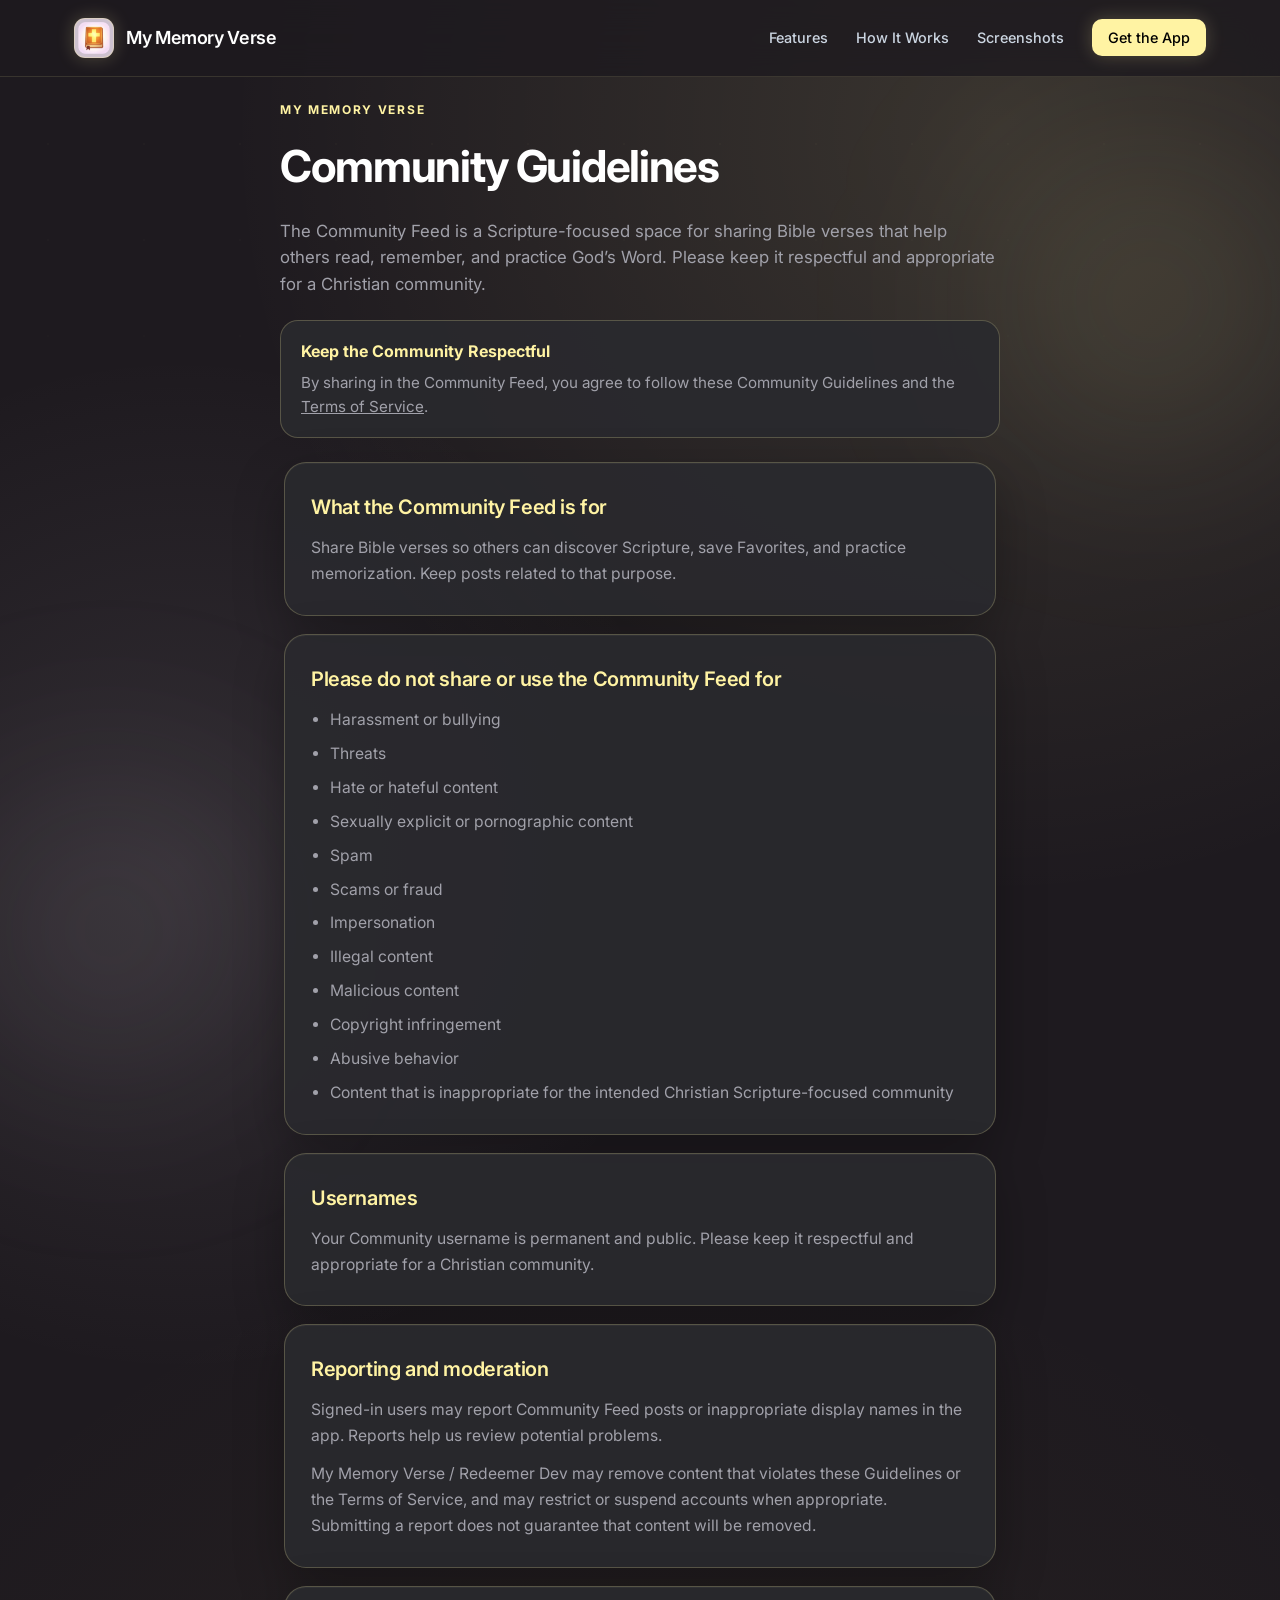
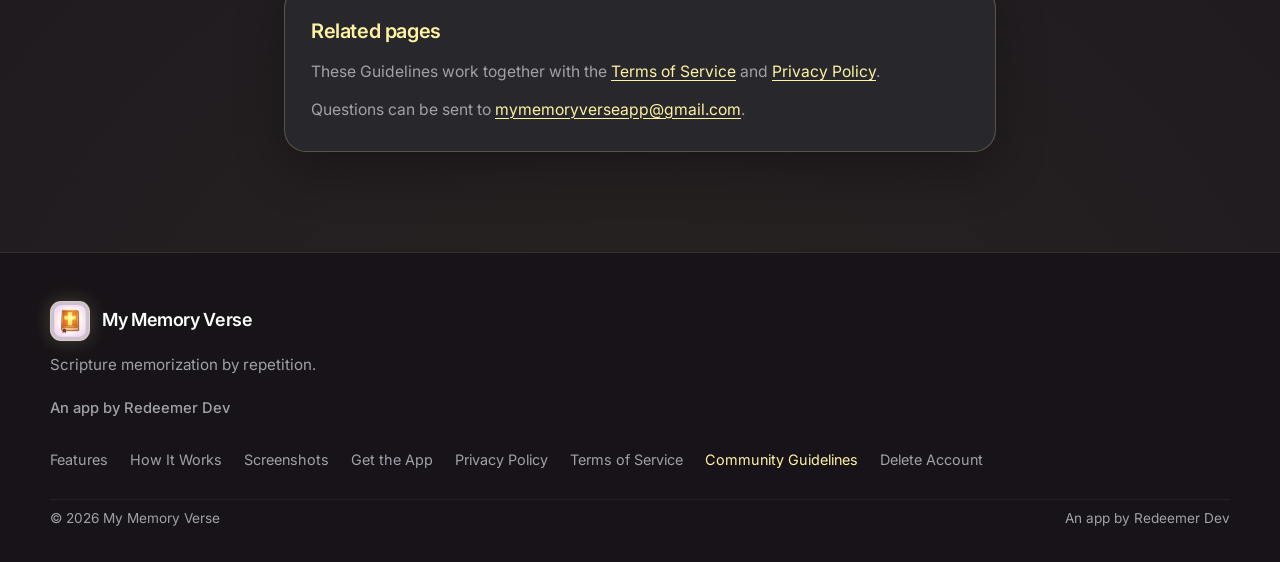
==== commit ced70934: "Update website branding to Redeemer Dev Co-authored-by: Cursor <cursoragent@cursor.com>" ====
--- a/community-guidelines.html
+++ b/community-guidelines.html
@@ -140,7 +140,7 @@
           app. Reports help us review potential problems.
         </p>
         <p>
-          My Memory Verse / Redeemer Apps may remove content that violates these Guidelines or the
+          My Memory Verse / Redeemer Dev may remove content that violates these Guidelines or the
           Terms of Service, and may restrict or suspend accounts when appropriate. Submitting a
           report does not guarantee that content will be removed.
         </p>
@@ -177,7 +177,7 @@
           <span class="brand-name">My Memory Verse</span>
         </a>
         <p class="footer-tagline">Scripture memorization by repetition.</p>
-        <p class="mmv-publisher">An app by Redeemer Apps</p>
+        <p class="mmv-publisher">An app by Redeemer Dev</p>
       </div>
 
       <nav class="footer-links" aria-label="Footer">
@@ -193,7 +193,7 @@
 
       <div class="footer-meta">
         <p>© 2026 My Memory Verse</p>
-        <p>An app by Redeemer Apps</p>
+        <p>An app by Redeemer Dev</p>
       </div>
     </div>
   </footer>
--- a/css/styles.css
+++ b/css/styles.css
@@ -1,4 +1,4 @@
-/* Redeemer Apps — shared styles */
+/* Redeemer Dev — shared styles */
 
 :root {
   --bg: #02040a;
